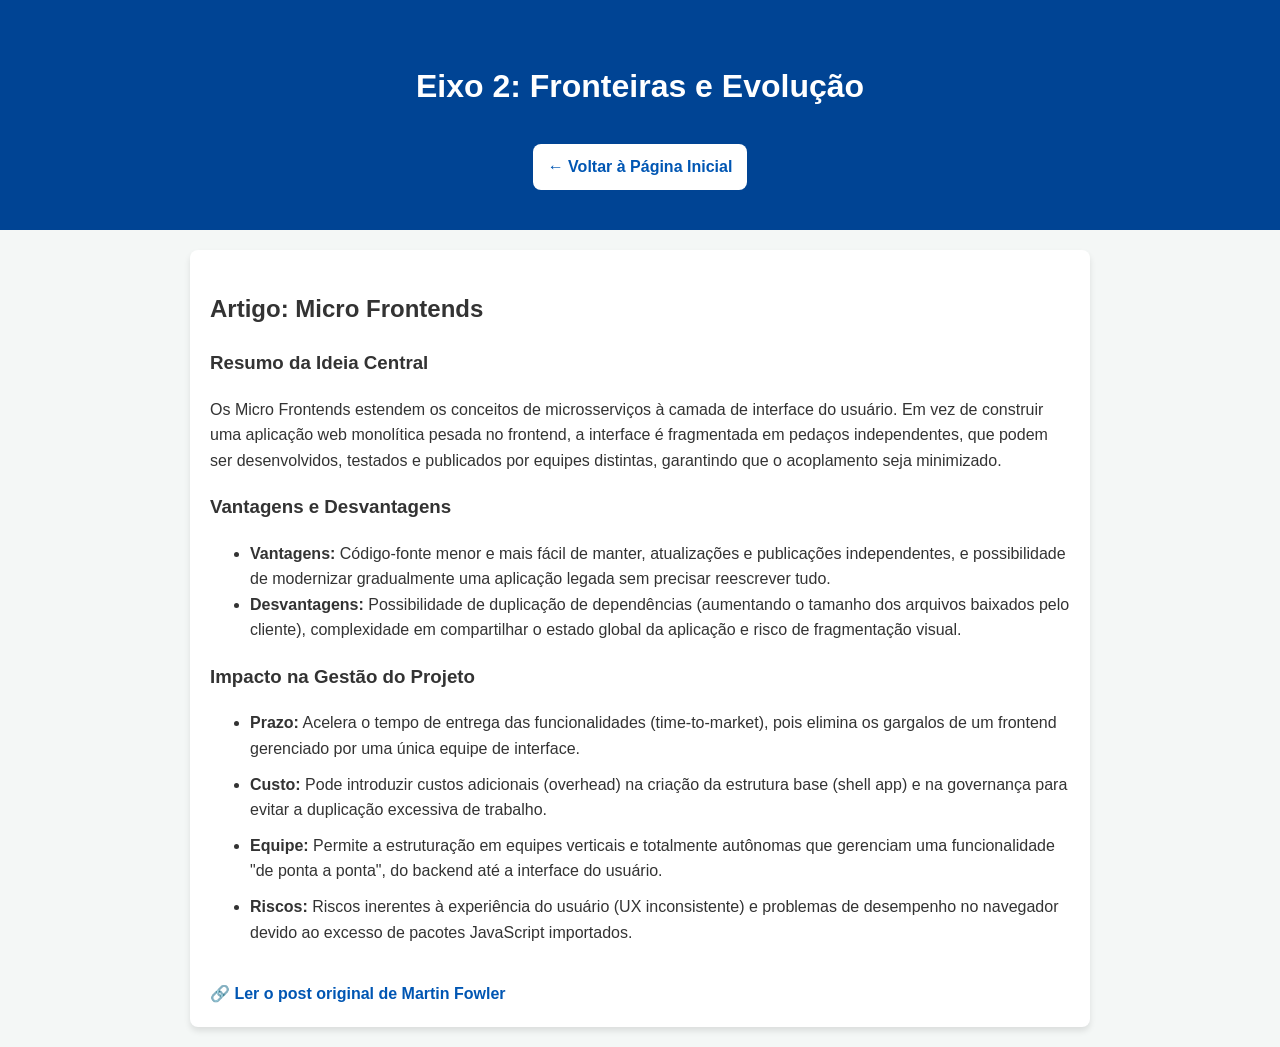
==== micro-frontends.html @ 0965eedc "feat:arquitetura-gestao-projetos" ====
<!DOCTYPE html>
<html lang="pt-BR">

<head>
    <meta charset="UTF-8">
    <meta name="viewport" content="width=device-width, initial-scale=1.0">
    <title>Micro Frontends - Eixo 2</title>
    <link rel="stylesheet" href="style.css">
</head>

<body>
    <header>
        <div class="container">
            <h1>Eixo 2: Fronteiras e Evolução</h1>
            <a href="index.html" class="btn">← Voltar à Página Inicial</a>
        </div>
    </header>

    <main class="container">
        <article class="content-box">
            <h2>Artigo: Micro Frontends</h2>

            <h3>Resumo da Ideia Central</h3>
            <p>Os Micro Frontends estendem os conceitos de microsserviços à camada de interface do usuário. Em vez de
                construir uma aplicação web monolítica pesada no frontend, a interface é fragmentada em pedaços
                independentes, que podem ser desenvolvidos, testados e publicados por equipes distintas, garantindo que
                o acoplamento seja minimizado.</p>

            <h3>Vantagens e Desvantagens</h3>
            <ul>
                <li><strong>Vantagens:</strong> Código-fonte menor e mais fácil de manter, atualizações e publicações
                    independentes, e possibilidade de modernizar gradualmente uma aplicação legada sem precisar
                    reescrever tudo.</li>
                <li><strong>Desvantagens:</strong> Possibilidade de duplicação de dependências (aumentando o tamanho dos
                    arquivos baixados pelo cliente), complexidade em compartilhar o estado global da aplicação e risco
                    de fragmentação visual.</li>
            </ul>

            <h3>Impacto na Gestão do Projeto</h3>
            <ul class="impact-list">
                <li><strong>Prazo:</strong> Acelera o tempo de entrega das funcionalidades (time-to-market), pois
                    elimina os gargalos de um frontend gerenciado por uma única equipe de interface.</li>
                <li><strong>Custo:</strong> Pode introduzir custos adicionais (overhead) na criação da estrutura base
                    (shell app) e na governança para evitar a duplicação excessiva de trabalho.</li>
                <li><strong>Equipe:</strong> Permite a estruturação em equipes verticais e totalmente autônomas que
                    gerenciam uma funcionalidade "de ponta a ponta", do backend até a interface do usuário.</li>
                <li><strong>Riscos:</strong> Riscos inerentes à experiência do usuário (UX inconsistente) e problemas de
                    desempenho no navegador devido ao excesso de pacotes JavaScript importados.</li>
            </ul>

            <a href="https://martinfowler.com/articles/micro-frontends.html" target="_blank" class="link-original">🔗
                Ler o post original de Martin Fowler</a>
        </article>
    </main>
    <script src="script.js"></script>
</body>

</html>
---- style.css ----
:root {
    --bg-color: #f4f7f6;
    --text-color: #333;
    --primary-color: #0056b3;
    --card-bg: #fff;
    --header-bg: #004494;
    --header-text: #fff;
    --border-radius: 8px;
}

[data-theme="dark"] {
    --bg-color: #121212;
    --text-color: #e0e0e0;
    --primary-color: #4da3ff;
    --card-bg: #1e1e1e;
    --header-bg: #0d2a4a;
    --header-text: #e0e0e0;
}

body {
    font-family: Arial, sans-serif;
    background-color: var(--bg-color);
    color: var(--text-color);
    margin: 0;
    line-height: 1.6;
    transition: background-color 0.3s, color 0.3s;
}

.container {
    max-width: 900px;
    margin: 0 auto;
    padding: 20px;
}

header {
    background-color: var(--header-bg);
    color: var(--header-text);
    padding: 20px 0;
    text-align: center;
}

.btn {
    background-color: var(--card-bg);
    color: var(--primary-color);
    border: none;
    padding: 10px 15px;
    cursor: pointer;
    border-radius: var(--border-radius);
    text-decoration: none;
    font-weight: bold;
    display: inline-block;
    margin-top: 10px;
}

.cards-grid {
    display: grid;
    grid-template-columns: repeat(auto-fit, minmax(250px, 1fr));
    gap: 20px;
    margin-top: 20px;
}

.card,
.content-box {
    background-color: var(--card-bg);
    padding: 20px;
    border-radius: var(--border-radius);
    box-shadow: 0 4px 6px rgba(0, 0, 0, 0.1);
    text-decoration: none;
    color: inherit;
    display: block;
    transition: transform 0.2s;
}

.card:hover {
    transform: translateY(-5px);
}

.impact-list li {
    margin-bottom: 10px;
}

.link-original {
    display: inline-block;
    margin-top: 20px;
    color: var(--primary-color);
    font-weight: bold;
    text-decoration: none;
}
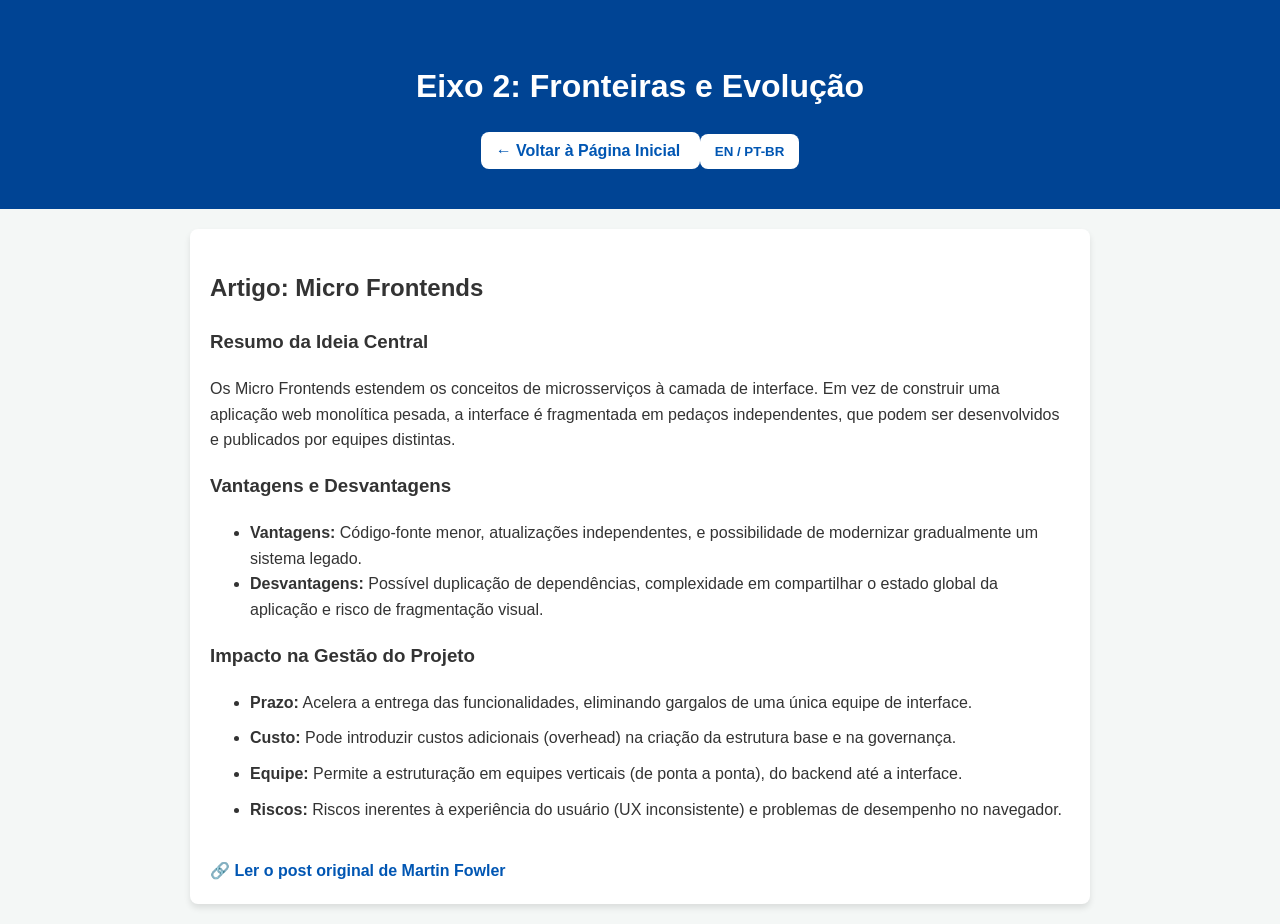
==== commit 75d547a4: "feat: colocando dois idiomas" ====
--- a/micro-frontends.html
+++ b/micro-frontends.html
@@ -4,52 +4,82 @@
 <head>
     <meta charset="UTF-8">
     <meta name="viewport" content="width=device-width, initial-scale=1.0">
-    <title>Micro Frontends - Eixo 2</title>
+    <title>Micro Frontends</title>
     <link rel="stylesheet" href="style.css">
 </head>
 
-<body>
+<body class="lang-pt">
     <header>
         <div class="container">
-            <h1>Eixo 2: Fronteiras e Evolução</h1>
-            <a href="index.html" class="btn">← Voltar à Página Inicial</a>
+            <h1 class="lang-pt">Eixo 2: Fronteiras e Evolução</h1>
+            <h1 class="lang-en">Axis 2: Boundaries and Evolution</h1>
+
+            <a href="index.html" class="btn">
+                <span class="lang-pt">← Voltar à Página Inicial</span>
+                <span class="lang-en">← Back to Home Page</span>
+            </a>
+            <button id="lang-toggle" class="btn">EN / PT-BR</button>
         </div>
     </header>
 
     <main class="container">
         <article class="content-box">
-            <h2>Artigo: Micro Frontends</h2>
+            <h2><span class="lang-pt">Artigo:</span><span class="lang-en">Article:</span> Micro Frontends</h2>
 
-            <h3>Resumo da Ideia Central</h3>
-            <p>Os Micro Frontends estendem os conceitos de microsserviços à camada de interface do usuário. Em vez de
-                construir uma aplicação web monolítica pesada no frontend, a interface é fragmentada em pedaços
-                independentes, que podem ser desenvolvidos, testados e publicados por equipes distintas, garantindo que
-                o acoplamento seja minimizado.</p>
+            <h3 class="lang-pt">Resumo da Ideia Central</h3>
+            <h3 class="lang-en">Core Idea Summary</h3>
 
-            <h3>Vantagens e Desvantagens</h3>
+            <p class="lang-pt">Os Micro Frontends estendem os conceitos de microsserviços à camada de interface. Em vez
+                de construir uma aplicação web monolítica pesada, a interface é fragmentada em pedaços independentes,
+                que podem ser desenvolvidos e publicados por equipes distintas.</p>
+            <p class="lang-en">Micro Frontends extend the concepts of microservices to the user interface layer. Instead
+                of building a heavy monolithic web application, the interface is fragmented into independent pieces,
+                which can be developed and deployed by different teams.</p>
+
+            <h3 class="lang-pt">Vantagens e Desvantagens</h3>
+            <h3 class="lang-en">Advantages and Disadvantages</h3>
+
             <ul>
-                <li><strong>Vantagens:</strong> Código-fonte menor e mais fácil de manter, atualizações e publicações
-                    independentes, e possibilidade de modernizar gradualmente uma aplicação legada sem precisar
-                    reescrever tudo.</li>
-                <li><strong>Desvantagens:</strong> Possibilidade de duplicação de dependências (aumentando o tamanho dos
-                    arquivos baixados pelo cliente), complexidade em compartilhar o estado global da aplicação e risco
-                    de fragmentação visual.</li>
+                <li class="lang-pt"><strong>Vantagens:</strong> Código-fonte menor, atualizações independentes, e
+                    possibilidade de modernizar gradualmente um sistema legado.</li>
+                <li class="lang-en"><strong>Advantages:</strong> Smaller source code, independent updates, and the
+                    possibility of gradually modernizing a legacy system.</li>
+
+                <li class="lang-pt"><strong>Desvantagens:</strong> Possível duplicação de dependências, complexidade em
+                    compartilhar o estado global da aplicação e risco de fragmentação visual.</li>
+                <li class="lang-en"><strong>Disadvantages:</strong> Possible duplication of dependencies, complexity in
+                    sharing the global state of the application, and risk of visual fragmentation.</li>
             </ul>
 
-            <h3>Impacto na Gestão do Projeto</h3>
+            <h3 class="lang-pt">Impacto na Gestão do Projeto</h3>
+            <h3 class="lang-en">Impact on Project Management</h3>
+
             <ul class="impact-list">
-                <li><strong>Prazo:</strong> Acelera o tempo de entrega das funcionalidades (time-to-market), pois
-                    elimina os gargalos de um frontend gerenciado por uma única equipe de interface.</li>
-                <li><strong>Custo:</strong> Pode introduzir custos adicionais (overhead) na criação da estrutura base
-                    (shell app) e na governança para evitar a duplicação excessiva de trabalho.</li>
-                <li><strong>Equipe:</strong> Permite a estruturação em equipes verticais e totalmente autônomas que
-                    gerenciam uma funcionalidade "de ponta a ponta", do backend até a interface do usuário.</li>
-                <li><strong>Riscos:</strong> Riscos inerentes à experiência do usuário (UX inconsistente) e problemas de
-                    desempenho no navegador devido ao excesso de pacotes JavaScript importados.</li>
+                <li class="lang-pt"><strong>Prazo:</strong> Acelera a entrega das funcionalidades, eliminando gargalos
+                    de uma única equipe de interface.</li>
+                <li class="lang-en"><strong>Timeframe:</strong> Accelerates feature delivery, eliminating bottlenecks of
+                    a single interface team.</li>
+
+                <li class="lang-pt"><strong>Custo:</strong> Pode introduzir custos adicionais (overhead) na criação da
+                    estrutura base e na governança.</li>
+                <li class="lang-en"><strong>Cost:</strong> May introduce overhead costs in creating the base structure
+                    and in governance.</li>
+
+                <li class="lang-pt"><strong>Equipe:</strong> Permite a estruturação em equipes verticais (de ponta a
+                    ponta), do backend até a interface.</li>
+                <li class="lang-en"><strong>Team:</strong> Allows structuring into vertical (end-to-end) teams, from
+                    backend to interface.</li>
+
+                <li class="lang-pt"><strong>Riscos:</strong> Riscos inerentes à experiência do usuário (UX
+                    inconsistente) e problemas de desempenho no navegador.</li>
+                <li class="lang-en"><strong>Risks:</strong> Inherent risks to user experience (inconsistent UX) and
+                    browser performance issues.</li>
             </ul>
 
-            <a href="https://martinfowler.com/articles/micro-frontends.html" target="_blank" class="link-original">🔗
-                Ler o post original de Martin Fowler</a>
+            <a href="https://martinfowler.com/articles/micro-frontends.html" target="_blank" class="link-original">
+                <span class="lang-pt">🔗 Ler o post original de Martin Fowler</span>
+                <span class="lang-en">🔗 Read the original post by Martin Fowler</span>
+            </a>
         </article>
     </main>
     <script src="script.js"></script>
--- a/style.css
+++ b/style.css
@@ -15,6 +15,15 @@
     --card-bg: #1e1e1e;
     --header-bg: #0d2a4a;
     --header-text: #e0e0e0;
+}
+
+/* Regras de Idioma */
+body.lang-en .lang-pt {
+    display: none !important;
+}
+
+body.lang-pt .lang-en {
+    display: none !important;
 }
 
 body {
@@ -39,6 +48,13 @@
     text-align: center;
 }
 
+.controls {
+    display: flex;
+    justify-content: center;
+    gap: 10px;
+    margin-top: 15px;
+}
+
 .btn {
     background-color: var(--card-bg);
     color: var(--primary-color);
@@ -48,8 +64,6 @@
     border-radius: var(--border-radius);
     text-decoration: none;
     font-weight: bold;
-    display: inline-block;
-    margin-top: 10px;
 }
 
 .cards-grid {
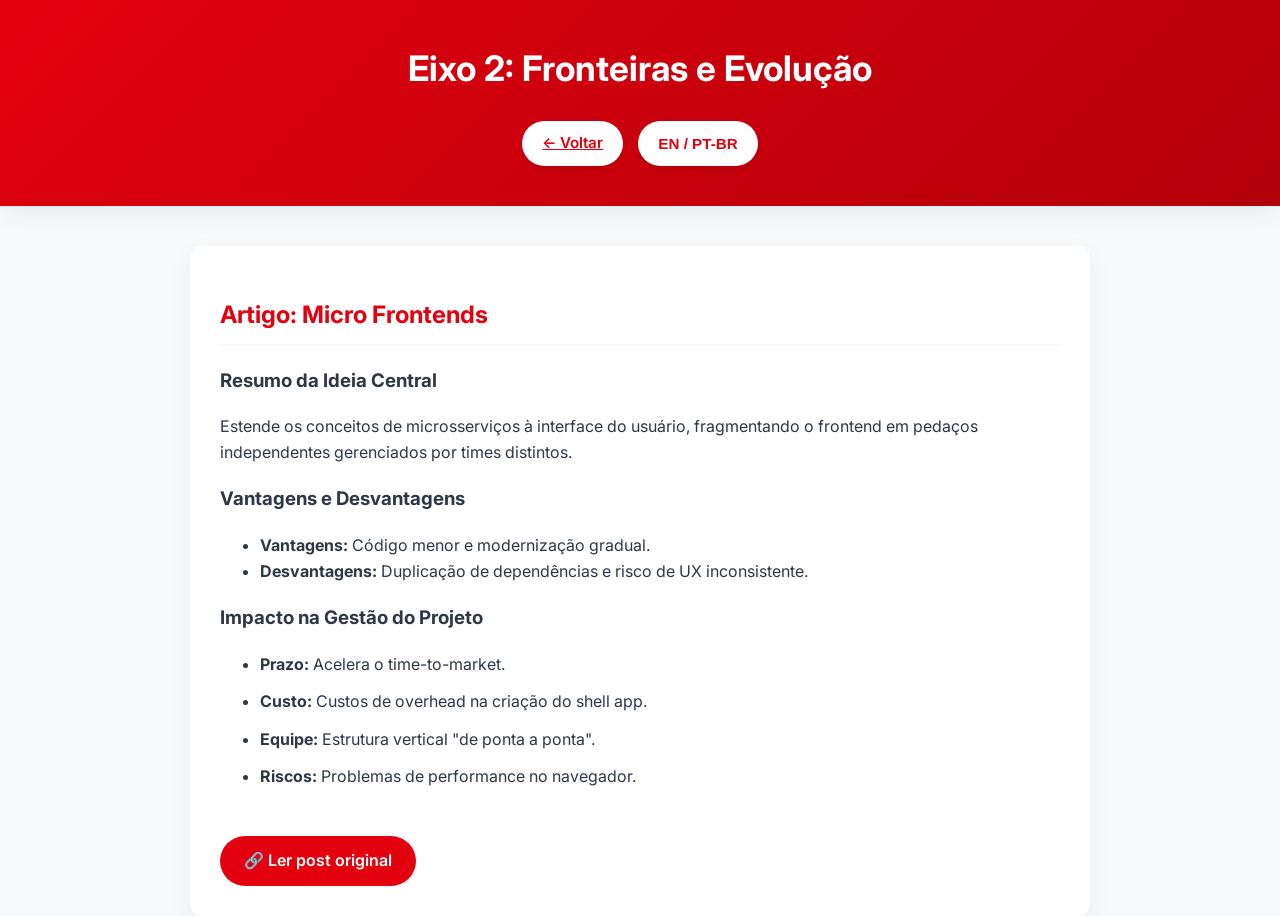
==== commit f8972525: "fix: arrumando botão de dois idiomas" ====
--- a/micro-frontends.html
+++ b/micro-frontends.html
@@ -8,17 +8,19 @@
     <link rel="stylesheet" href="style.css">
 </head>
 
-<body class="lang-pt">
+<body>
     <header>
         <div class="container">
             <h1 class="lang-pt">Eixo 2: Fronteiras e Evolução</h1>
-            <h1 class="lang-en">Axis 2: Boundaries and Evolution</h1>
+            <h1 class="lang-en">Axis 2: Boundaries</h1>
 
-            <a href="index.html" class="btn">
-                <span class="lang-pt">← Voltar à Página Inicial</span>
-                <span class="lang-en">← Back to Home Page</span>
-            </a>
-            <button id="lang-toggle" class="btn">EN / PT-BR</button>
+            <div class="controls">
+                <a href="index.html" class="btn">
+                    <span class="lang-pt">← Voltar</span>
+                    <span class="lang-en">← Back</span>
+                </a>
+                <button id="lang-toggle" class="btn">EN / PT-BR</button>
+            </div>
         </div>
     </header>
 
@@ -28,57 +30,37 @@
 
             <h3 class="lang-pt">Resumo da Ideia Central</h3>
             <h3 class="lang-en">Core Idea Summary</h3>
-
-            <p class="lang-pt">Os Micro Frontends estendem os conceitos de microsserviços à camada de interface. Em vez
-                de construir uma aplicação web monolítica pesada, a interface é fragmentada em pedaços independentes,
-                que podem ser desenvolvidos e publicados por equipes distintas.</p>
-            <p class="lang-en">Micro Frontends extend the concepts of microservices to the user interface layer. Instead
-                of building a heavy monolithic web application, the interface is fragmented into independent pieces,
-                which can be developed and deployed by different teams.</p>
+            <p class="lang-pt">Estende os conceitos de microsserviços à interface do usuário, fragmentando o frontend em
+                pedaços independentes gerenciados por times distintos.</p>
+            <p class="lang-en">Extends microservices concepts to the UI, fragmenting the frontend into independent
+                pieces managed by different teams.</p>
 
             <h3 class="lang-pt">Vantagens e Desvantagens</h3>
-            <h3 class="lang-en">Advantages and Disadvantages</h3>
-
+            <h3 class="lang-en">Pros & Cons</h3>
             <ul>
-                <li class="lang-pt"><strong>Vantagens:</strong> Código-fonte menor, atualizações independentes, e
-                    possibilidade de modernizar gradualmente um sistema legado.</li>
-                <li class="lang-en"><strong>Advantages:</strong> Smaller source code, independent updates, and the
-                    possibility of gradually modernizing a legacy system.</li>
-
-                <li class="lang-pt"><strong>Desvantagens:</strong> Possível duplicação de dependências, complexidade em
-                    compartilhar o estado global da aplicação e risco de fragmentação visual.</li>
-                <li class="lang-en"><strong>Disadvantages:</strong> Possible duplication of dependencies, complexity in
-                    sharing the global state of the application, and risk of visual fragmentation.</li>
+                <li class="lang-pt"><strong>Vantagens:</strong> Código menor e modernização gradual.</li>
+                <li class="lang-en"><strong>Pros:</strong> Smaller code and gradual modernization.</li>
+                <li class="lang-pt"><strong>Desvantagens:</strong> Duplicação de dependências e risco de UX
+                    inconsistente.</li>
+                <li class="lang-en"><strong>Cons:</strong> Dependency duplication and risk of inconsistent UX.</li>
             </ul>
 
             <h3 class="lang-pt">Impacto na Gestão do Projeto</h3>
             <h3 class="lang-en">Impact on Project Management</h3>
-
             <ul class="impact-list">
-                <li class="lang-pt"><strong>Prazo:</strong> Acelera a entrega das funcionalidades, eliminando gargalos
-                    de uma única equipe de interface.</li>
-                <li class="lang-en"><strong>Timeframe:</strong> Accelerates feature delivery, eliminating bottlenecks of
-                    a single interface team.</li>
-
-                <li class="lang-pt"><strong>Custo:</strong> Pode introduzir custos adicionais (overhead) na criação da
-                    estrutura base e na governança.</li>
-                <li class="lang-en"><strong>Cost:</strong> May introduce overhead costs in creating the base structure
-                    and in governance.</li>
-
-                <li class="lang-pt"><strong>Equipe:</strong> Permite a estruturação em equipes verticais (de ponta a
-                    ponta), do backend até a interface.</li>
-                <li class="lang-en"><strong>Team:</strong> Allows structuring into vertical (end-to-end) teams, from
-                    backend to interface.</li>
-
-                <li class="lang-pt"><strong>Riscos:</strong> Riscos inerentes à experiência do usuário (UX
-                    inconsistente) e problemas de desempenho no navegador.</li>
-                <li class="lang-en"><strong>Risks:</strong> Inherent risks to user experience (inconsistent UX) and
-                    browser performance issues.</li>
+                <li class="lang-pt"><strong>Prazo:</strong> Acelera o time-to-market.</li>
+                <li class="lang-en"><strong>Timeframe:</strong> Accelerates time-to-market.</li>
+                <li class="lang-pt"><strong>Custo:</strong> Custos de overhead na criação do shell app.</li>
+                <li class="lang-en"><strong>Cost:</strong> Overhead costs in shell app creation.</li>
+                <li class="lang-pt"><strong>Equipe:</strong> Estrutura vertical "de ponta a ponta".</li>
+                <li class="lang-en"><strong>Team:</strong> End-to-end vertical structure.</li>
+                <li class="lang-pt"><strong>Riscos:</strong> Problemas de performance no navegador.</li>
+                <li class="lang-en"><strong>Risks:</strong> Browser performance issues.</li>
             </ul>
 
             <a href="https://martinfowler.com/articles/micro-frontends.html" target="_blank" class="link-original">
-                <span class="lang-pt">🔗 Ler o post original de Martin Fowler</span>
-                <span class="lang-en">🔗 Read the original post by Martin Fowler</span>
+                <span class="lang-pt">🔗 Ler post original</span>
+                <span class="lang-en">🔗 Read original post</span>
             </a>
         </article>
     </main>
--- a/style.css
+++ b/style.css
@@ -1,102 +1,155 @@
+@import url('https://fonts.googleapis.com/css2?family=Inter:wght@400;600;700&display=swap');
+
 :root {
-    --bg-color: #f4f7f6;
-    --text-color: #333;
-    --primary-color: #0056b3;
-    --card-bg: #fff;
-    --header-bg: #004494;
-    --header-text: #fff;
-    --border-radius: 8px;
+    --senai-red: #E3000F;
+    --senai-red-hover: #B3000A;
+    --bg-light: #F8F9FA;
+    --text-main: #2D3748;
+    --text-muted: #4A5568;
+    --card-bg: #FFFFFF;
+    --border-radius: 12px;
+    --shadow: 0 8px 24px rgba(0, 0, 0, 0.06);
+    --transition: all 0.3s ease;
 }
 
 [data-theme="dark"] {
-    --bg-color: #121212;
-    --text-color: #e0e0e0;
-    --primary-color: #4da3ff;
-    --card-bg: #1e1e1e;
-    --header-bg: #0d2a4a;
-    --header-text: #e0e0e0;
+    --bg-light: #0F172A;
+    --text-main: #F8FAFC;
+    --text-muted: #CBD5E1;
+    --card-bg: #1E293B;
+    --shadow: 0 8px 24px rgba(0, 0, 0, 0.3);
 }
 
-/* Regras de Idioma */
-body.lang-en .lang-pt {
+/* Lógica robusta para esconder o idioma inativo */
+html[lang="pt-BR"] .lang-en {
     display: none !important;
 }
 
-body.lang-pt .lang-en {
+html[lang="en"] .lang-pt {
     display: none !important;
 }
 
 body {
-    font-family: Arial, sans-serif;
-    background-color: var(--bg-color);
-    color: var(--text-color);
+    font-family: 'Inter', sans-serif;
+    background-color: var(--bg-light);
+    color: var(--text-main);
     margin: 0;
     line-height: 1.6;
-    transition: background-color 0.3s, color 0.3s;
+    transition: var(--transition);
 }
 
 .container {
     max-width: 900px;
     margin: 0 auto;
-    padding: 20px;
+    padding: 0 20px;
 }
 
 header {
-    background-color: var(--header-bg);
-    color: var(--header-text);
-    padding: 20px 0;
+    background: linear-gradient(135deg, var(--senai-red), var(--senai-red-hover));
+    color: #FFFFFF;
+    padding: 40px 0;
     text-align: center;
+    box-shadow: var(--shadow);
+    margin-bottom: 40px;
+}
+
+header h1 {
+    margin: 0 0 10px 0;
+    font-size: 2.2rem;
+}
+
+header p {
+    margin: 0;
+    opacity: 0.9;
+    font-size: 1.1rem;
 }
 
 .controls {
     display: flex;
     justify-content: center;
-    gap: 10px;
-    margin-top: 15px;
+    gap: 15px;
+    margin-top: 25px;
 }
 
 .btn {
     background-color: var(--card-bg);
-    color: var(--primary-color);
+    color: var(--senai-red);
     border: none;
-    padding: 10px 15px;
+    padding: 10px 20px;
     cursor: pointer;
-    border-radius: var(--border-radius);
-    text-decoration: none;
-    font-weight: bold;
+    border-radius: 30px;
+    font-weight: 600;
+    font-size: 0.95rem;
+    transition: var(--transition);
+    box-shadow: 0 4px 6px rgba(0, 0, 0, 0.1);
+}
+
+.btn:hover {
+    transform: translateY(-2px);
+    box-shadow: 0 6px 12px rgba(0, 0, 0, 0.15);
 }
 
 .cards-grid {
     display: grid;
-    grid-template-columns: repeat(auto-fit, minmax(250px, 1fr));
-    gap: 20px;
-    margin-top: 20px;
+    grid-template-columns: repeat(auto-fit, minmax(280px, 1fr));
+    gap: 25px;
+    margin-bottom: 50px;
 }
 
 .card,
 .content-box {
     background-color: var(--card-bg);
-    padding: 20px;
+    padding: 30px;
     border-radius: var(--border-radius);
-    box-shadow: 0 4px 6px rgba(0, 0, 0, 0.1);
+    box-shadow: var(--shadow);
     text-decoration: none;
     color: inherit;
     display: block;
-    transition: transform 0.2s;
+    transition: var(--transition);
 }
 
 .card:hover {
     transform: translateY(-5px);
+    border-bottom: 4px solid var(--senai-red);
+}
+
+.card h3 {
+    margin-top: 0;
+    color: var(--senai-red);
+}
+
+.content-box h2 {
+    color: var(--senai-red);
+    border-bottom: 2px solid var(--bg-light);
+    padding-bottom: 10px;
+}
+
+.team-info {
+    background-color: var(--card-bg);
+    padding: 20px 30px;
+    border-radius: var(--border-radius);
+    box-shadow: var(--shadow);
+    margin-bottom: 40px;
+    border-left: 5px solid var(--senai-red);
 }
 
 .impact-list li {
-    margin-bottom: 10px;
+    margin-bottom: 12px;
 }
 
 .link-original {
     display: inline-block;
-    margin-top: 20px;
-    color: var(--primary-color);
-    font-weight: bold;
+    margin-top: 30px;
+    color: #FFFFFF;
+    background-color: var(--senai-red);
+    padding: 12px 24px;
+    border-radius: 30px;
+    font-weight: 600;
     text-decoration: none;
+    transition: var(--transition);
+}
+
+.link-original:hover {
+    background-color: var(--senai-red-hover);
+    transform: translateY(-2px);
 }
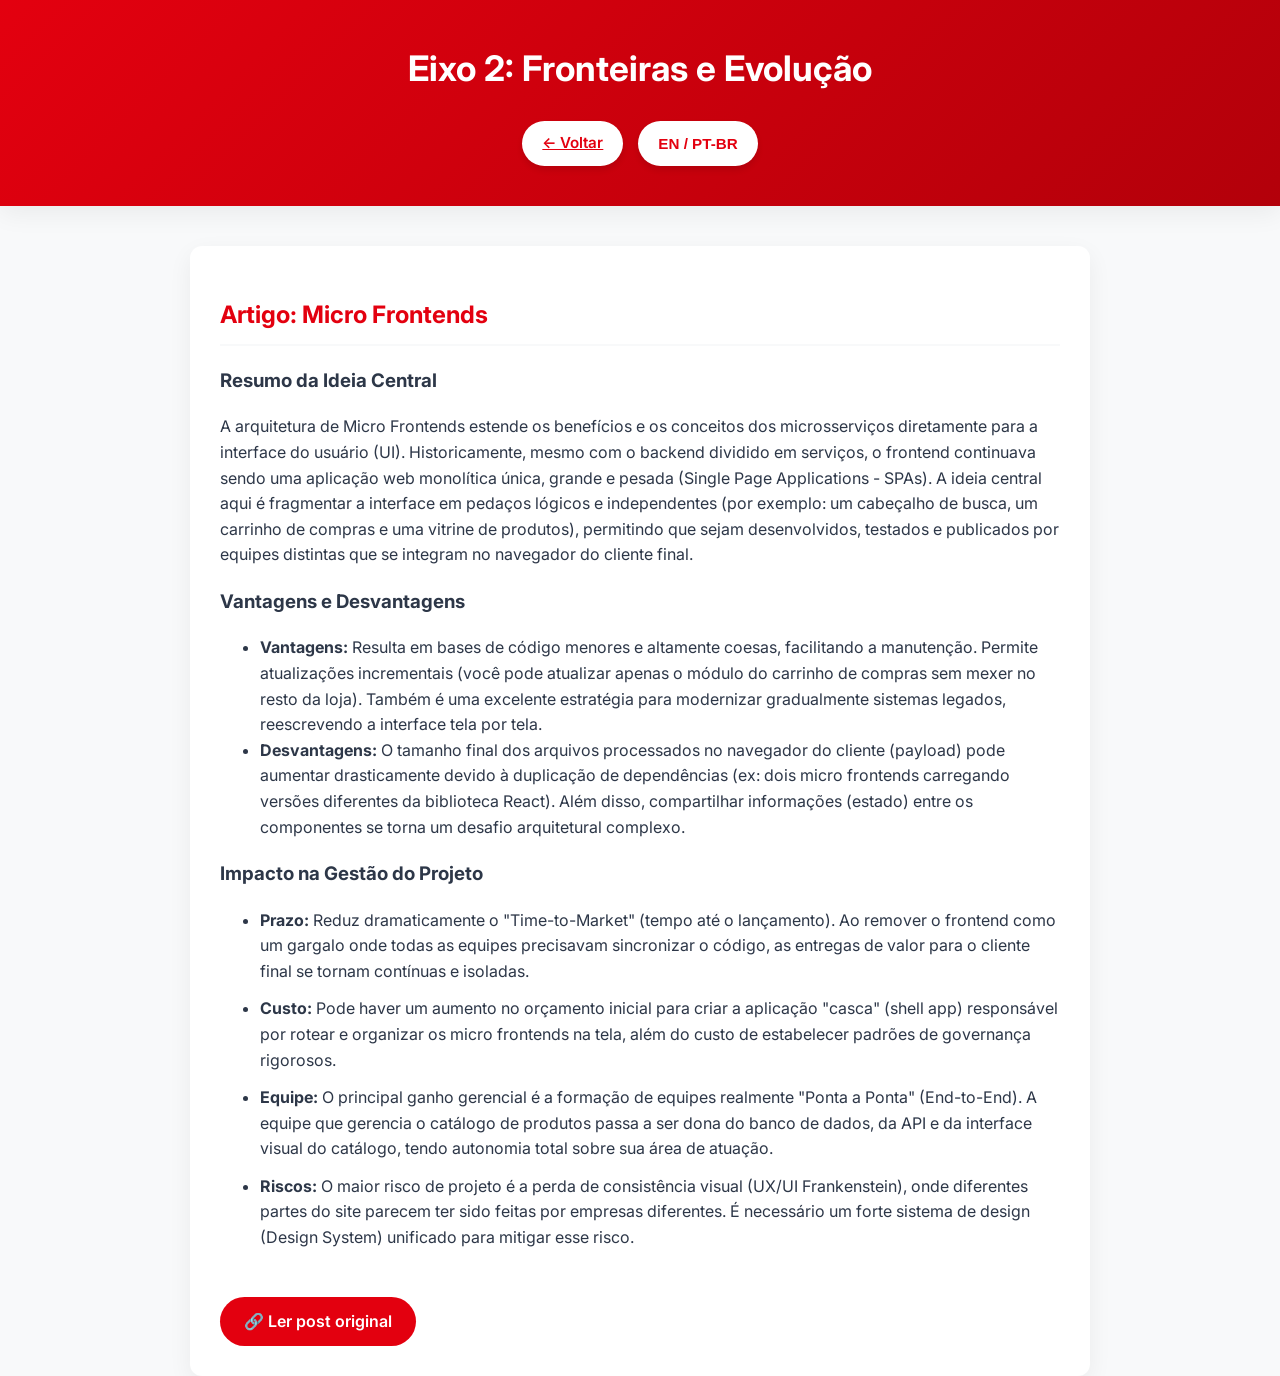
==== commit d01ec743: "feat: melhorando os textos das paginas" ====
--- a/micro-frontends.html
+++ b/micro-frontends.html
@@ -30,32 +30,70 @@
 
             <h3 class="lang-pt">Resumo da Ideia Central</h3>
             <h3 class="lang-en">Core Idea Summary</h3>
-            <p class="lang-pt">Estende os conceitos de microsserviços à interface do usuário, fragmentando o frontend em
-                pedaços independentes gerenciados por times distintos.</p>
-            <p class="lang-en">Extends microservices concepts to the UI, fragmenting the frontend into independent
-                pieces managed by different teams.</p>
+            <p class="lang-pt">A arquitetura de Micro Frontends estende os benefícios e os conceitos dos microsserviços
+                diretamente para a interface do usuário (UI). Historicamente, mesmo com o backend dividido em serviços,
+                o frontend continuava sendo uma aplicação web monolítica única, grande e pesada (Single Page
+                Applications - SPAs). A ideia central aqui é fragmentar a interface em pedaços lógicos e independentes
+                (por exemplo: um cabeçalho de busca, um carrinho de compras e uma vitrine de produtos), permitindo que
+                sejam desenvolvidos, testados e publicados por equipes distintas que se integram no navegador do cliente
+                final.</p>
+            <p class="lang-en">The Micro Frontends architecture extends the benefits and concepts of microservices
+                directly to the user interface (UI). Historically, even with the backend divided into services, the
+                frontend remained a single, large, and heavy monolithic web application (Single Page Applications -
+                SPAs). The core idea here is to fragment the interface into logical and independent pieces (e.g., a
+                search header, a shopping cart, and a product showcase), allowing them to be developed, tested, and
+                published by different teams that integrate in the end client's browser.</p>
 
             <h3 class="lang-pt">Vantagens e Desvantagens</h3>
             <h3 class="lang-en">Pros & Cons</h3>
             <ul>
-                <li class="lang-pt"><strong>Vantagens:</strong> Código menor e modernização gradual.</li>
-                <li class="lang-en"><strong>Pros:</strong> Smaller code and gradual modernization.</li>
-                <li class="lang-pt"><strong>Desvantagens:</strong> Duplicação de dependências e risco de UX
-                    inconsistente.</li>
-                <li class="lang-en"><strong>Cons:</strong> Dependency duplication and risk of inconsistent UX.</li>
+                <li class="lang-pt"><strong>Vantagens:</strong> Resulta em bases de código menores e altamente coesas,
+                    facilitando a manutenção. Permite atualizações incrementais (você pode atualizar apenas o módulo do
+                    carrinho de compras sem mexer no resto da loja). Também é uma excelente estratégia para modernizar
+                    gradualmente sistemas legados, reescrevendo a interface tela por tela.</li>
+                <li class="lang-en"><strong>Pros:</strong> Results in smaller, highly cohesive codebases, making
+                    maintenance easier. Allows for incremental updates (you can update just the shopping cart module
+                    without touching the rest of the store). It is also an excellent strategy for gradually modernizing
+                    legacy systems, rewriting the interface screen by screen.</li>
+                <li class="lang-pt"><strong>Desvantagens:</strong> O tamanho final dos arquivos processados no navegador
+                    do cliente (payload) pode aumentar drasticamente devido à duplicação de dependências (ex: dois micro
+                    frontends carregando versões diferentes da biblioteca React). Além disso, compartilhar informações
+                    (estado) entre os componentes se torna um desafio arquitetural complexo.</li>
+                <li class="lang-en"><strong>Cons:</strong> The final payload size processed in the client's browser can
+                    increase dramatically due to duplicate dependencies (e.g., two micro frontends loading different
+                    versions of the React library). Additionally, sharing state between components becomes a complex
+                    architectural challenge.</li>
             </ul>
 
             <h3 class="lang-pt">Impacto na Gestão do Projeto</h3>
             <h3 class="lang-en">Impact on Project Management</h3>
             <ul class="impact-list">
-                <li class="lang-pt"><strong>Prazo:</strong> Acelera o time-to-market.</li>
-                <li class="lang-en"><strong>Timeframe:</strong> Accelerates time-to-market.</li>
-                <li class="lang-pt"><strong>Custo:</strong> Custos de overhead na criação do shell app.</li>
-                <li class="lang-en"><strong>Cost:</strong> Overhead costs in shell app creation.</li>
-                <li class="lang-pt"><strong>Equipe:</strong> Estrutura vertical "de ponta a ponta".</li>
-                <li class="lang-en"><strong>Team:</strong> End-to-end vertical structure.</li>
-                <li class="lang-pt"><strong>Riscos:</strong> Problemas de performance no navegador.</li>
-                <li class="lang-en"><strong>Risks:</strong> Browser performance issues.</li>
+                <li class="lang-pt"><strong>Prazo:</strong> Reduz dramaticamente o "Time-to-Market" (tempo até o
+                    lançamento). Ao remover o frontend como um gargalo onde todas as equipes precisavam sincronizar o
+                    código, as entregas de valor para o cliente final se tornam contínuas e isoladas.</li>
+                <li class="lang-en"><strong>Timeframe:</strong> Dramatically reduces "Time-to-Market". By removing the
+                    frontend as a bottleneck where all teams needed to synchronize code, value deliveries to the end
+                    client become continuous and isolated.</li>
+                <li class="lang-pt"><strong>Custo:</strong> Pode haver um aumento no orçamento inicial para criar a
+                    aplicação "casca" (shell app) responsável por rotear e organizar os micro frontends na tela, além do
+                    custo de estabelecer padrões de governança rigorosos.</li>
+                <li class="lang-en"><strong>Cost:</strong> There may be an increase in the initial budget to create the
+                    "shell app" responsible for routing and organizing the micro frontends on the screen, as well as the
+                    cost of establishing strict governance standards.</li>
+                <li class="lang-pt"><strong>Equipe:</strong> O principal ganho gerencial é a formação de equipes
+                    realmente "Ponta a Ponta" (End-to-End). A equipe que gerencia o catálogo de produtos passa a ser
+                    dona do banco de dados, da API e da interface visual do catálogo, tendo autonomia total sobre sua
+                    área de atuação.</li>
+                <li class="lang-en"><strong>Team:</strong> The main managerial gain is the formation of truly End-to-End
+                    teams. The team managing the product catalog becomes the owner of the database, the API, and the
+                    visual interface of the catalog, having complete autonomy over their domain.</li>
+                <li class="lang-pt"><strong>Riscos:</strong> O maior risco de projeto é a perda de consistência visual
+                    (UX/UI Frankenstein), onde diferentes partes do site parecem ter sido feitas por empresas
+                    diferentes. É necessário um forte sistema de design (Design System) unificado para mitigar esse
+                    risco.</li>
+                <li class="lang-en"><strong>Risks:</strong> The biggest project risk is the loss of visual consistency
+                    (Frankenstein UX/UI), where different parts of the site look like they were made by different
+                    companies. A strong, unified Design System is required to mitigate this risk.</li>
             </ul>
 
             <a href="https://martinfowler.com/articles/micro-frontends.html" target="_blank" class="link-original">
